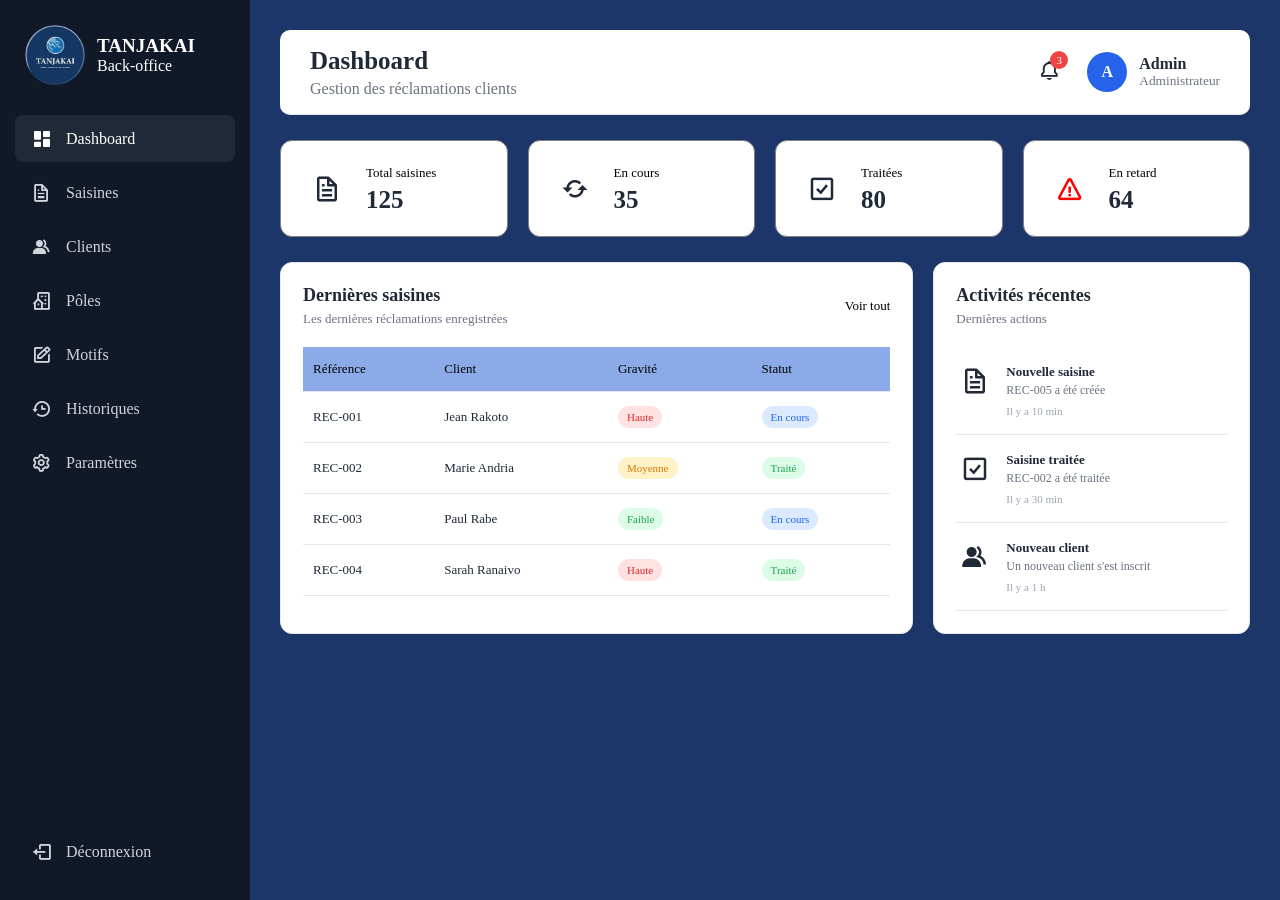
==== index.html @ d503e73c "Initialisation du projet" ====
<!DOCTYPE html>
<html lang="en">
<head>
    <meta charset="UTF-8">
    <meta name="viewport" content="width=device-width, initial-scale=1.0">
    <link href="https://unpkg.com/boxicons@2.1.4/css/boxicons.min.css" rel="stylesheet">
    <title>TANJAKAI</title>
    <link rel="stylesheet" href="style.css">
</head>
<body>
    <!-- SIDEBAR -->
    <aside class="sidebar">
        <div class="logo">
            <img src="ta.jpg" alt="#">
            <div>
                <h2>TANJAKAI</h2>
                <span>Back-office</span>
            </div>
        </div>

        <nav>
            <a href="index.html" class="menu active"><i class='bx bxs-dashboard'></i> <span>Dashboard</span></a>
            <a href="#" class="menu" data-page="saisines"><i class='bx bx-file'></i> <span>Saisines</span></a>
            <a href="#" class="menu" data-page="clients"><i class='bx bxs-group'></i> <span>Clients</span></a>
            <a href="#" class="menu" data-page="poles"><i class='bx bx-building-house'></i> <span>Pôles</span></a>
            <a href="#" class="menu" data-page="motifs"><i class='bx bx-edit'></i> <span>Motifs</span></a>
            <a href="#" class="menu" data-page="historiques"><i class='bx bx-history'></i> <span>Historiques</span></a>
            <a href="#" class="menu" data-page="parametres"><i class='bx bx-cog'></i> <span>Paramètres</span></a>
        </nav>

        <div class="sidebar-bottom">
            <a href="#"><i class='bx bx-log-out'></i> <span>Déconnexion</span></a>
        </div>
    </aside>

    <main class="main-content">
        <!-- HEADER -->
        <header class="header">
            <button id="menuBtn" class="menu-btn">
                <i class='bx bx-menu'></i>
            </button>
            <div>
                <h1 id="pageTitle">Dashboard</h1>
                <p>Gestion des réclamations clients</p>
            </div>
            <div class="profile">
                <div class="notification">
                    <i class='bx bx-bell'></i>
                    <span>3</span>
                </div>
                <div class="avatar">A</div>
                <div>
                    <strong>Admin</strong>
                    <small>Administrateur</small>
                </div>
            </div>
        </header>

        <!-- STATISTIQUES -->
        <section class="stats">
            <div class="stat-card">
                <div class="stat-icon"><i class='bx bx-file'></i></div>
                <div>
                    <span>Total saisines</span>
                    <h2 id="totalSaisines">125</h2>
                </div>
            </div>

            <div class="stat-card">
                <div class="stat-icon"><i class='bx bx-refresh'></i></div>
                <div>
                    <span>En cours</span>
                    <h2 id="saisinesCours">35</h2>
                </div>
            </div>

            <div class="stat-card">
                <div class="stat-icon"><i class='bx bx-check-square' ></i></div>
                <div>
                    <span>Traitées</span>
                    <h2 id="saisinesTraitees">80</h2>
                </div>
            </div>

            <div class="stat-card">
                <div class="stat-icon red"><i class='bx bx-error'></i></div>
                <div>
                    <span>En retard</span>
                    <h2 id="enRetard">64</h2>
                </div>
            </div>
        </section>

        <!-- CONTENU -->
        <section class="dashboard-grid">
            <!-- SAISINES -->
            <div class="card recent">
                <div class="card-header">
                    <div>
                        <h2>Dernières saisines</h2>
                        <p>Les dernières réclamations enregistrées</p>
                    </div>
                    <a href="#">Voir tout</a>
                </div>

                <div class="table-container">
                    <table>
                        <thead>
                            <tr>
                                <th>Référence</th>
                                <th>Client</th>
                                <th>Gravité</th>
                                <th>Statut</th>
                            </tr>
                        </thead>

                        <tbody>
                            <tr>
                                <td>REC-001</td>
                                <td>Jean Rakoto</td>
                                <td><span class="badge high">Haute</span></td>
                                <td><span class="badge pending">En cours</span></td>
                            </tr>

                            <tr>
                                <td>REC-002</td>
                                <td>Marie Andria</td>
                                <td><span class="badge medium">Moyenne</span></td>
                                <td><span class="badge success">Traité</span></td>
                            </tr>

                            <tr>
                                <td>REC-003</td>
                                <td>Paul Rabe</td>
                                <td><span class="badge low">Faible</span></td>
                                <td><span class="badge pending">En cours</span></td>
                            </tr>

                            <tr>
                                <td>REC-004</td>
                                <td>Sarah Ranaivo</td>
                                <td><span class="badge high">Haute</span></td>
                                <td> <span class="badge success">Traité</span> </td>
                            </tr>
                        </tbody>
                    </table>
                </div>
            </div>

            <!-- ACTIVITÉS -->
            <div class="card activity">
                <div class="card-header">
                    <div>
                        <h2>Activités récentes</h2>
                        <p>Dernières actions</p>
                    </div>
                </div>

                <div class="activity-list">
                    <div class="activity-item">
                        <div class="activity-icon"><i class='bx bx-file'></i></div>
                        <div>
                            <strong>Nouvelle saisine</strong>
                            <p>REC-005 a été créée</p>
                            <small>Il y a 10 min</small>
                        </div>
                    </div>

                    <div class="activity-item">
                        <div class="activity-icon"><i class='bx bx-check-square' ></i></div>
                        <div>
                            <strong>Saisine traitée</strong>
                            <p>REC-002 a été traitée</p>
                            <small>Il y a 30 min</small>
                        </div>
                    </div>

                    <div class="activity-item">
                        <div class="activity-icon"><i class='bx bxs-group'></i></div>
                        <div>
                            <strong>Nouveau client</strong>
                            <p>Un nouveau client s'est inscrit</p>
                            <small>Il y a 1 h</small>
                        </div>
                    </div>
                </div>
            </div>
        </section>
    </main>

    <script src="script.js"></script>
</body>
</html>
---- style.css ----
* {
    margin: 0;
    padding: 0;
    box-sizing: border-box;
}

body {
    font-family: 'Times New Roman', Times, serif;
    background: #1d3669;
    color: #1f2937;
}
/* SIDEBAR */
.sidebar {
    position: fixed;
    left: 0;
    top: 0;
    width: 250px;
    height: 100vh;
    background: #111827;
    color: white;
    display: flex;
    flex-direction: column;
    padding: 25px 15px;
    z-index: 1000;
}

/* LOGO */
.logo {
    display: flex;
    align-items: center;
    gap: 12px;
    padding: 0 10px 30px;
}

.logo img {
    width: 60px;
    height: 60px;
    border-radius: 50%;
    object-fit: cover;
}

.logo h2 {
    font-size: 19px;
}

.logo small {
    color: #9ca3af;
}

/* MENU */
nav {
    display: flex;
    flex-direction: column;
    gap: 7px;
}

.menu,.sidebar-bottom a {
    display: flex;
    align-items: center;
    gap: 14px;
    padding: 13px 15px;
    color: #d1d5db;
    text-decoration: none;
    border-radius: 8px;
    transition: background 0.2s ease,
                color 0.2s ease,
                transform 0.2s ease;
}
/* ICONES SIDEBAR */
.sidebar i {
    font-size: 21px;
    width: 22px;
    min-width: 22px;
    text-align: center;
}

/* HOVER + ACTIVE */
.menu:hover, .menu.active {
    background: #1f2937;
    color: white;
}

.sidebar-bottom a:hover{
    background: #1f2937;
    color: red;
}

/* Petite animation */
.menu:hover i, .sidebar-bottom a:hover i {
    transform: scale(1.08);
}

/* BAS SIDEBAR */
.sidebar-bottom {
    margin-top: auto;
}

/* MAIN */
.main-content {
    margin-left: 250px;
    min-height: 100vh;
    width: calc(100% - 250px);
    padding: 30px;
    overflow-y: auto;
}

/* HEADER */
.header {
    height: 85px;
    background: white;
    display: flex;
    border-radius: 10px;
    margin-bottom: 25px;
    align-items: center;
    padding: 0 30px;
    border-bottom: 1px solid #e5e7eb;
    position: sticky;
    top: 0;
    z-index: 100;
}

.header h1 {
    font-size: 25px;
}

.header p {
    color: #6b7280;
    margin-top: 5px;
}

/* PROFILE */
.profile {
    margin-left: auto;
    display: flex;
    align-items: center;
    gap: 12px;
}

.profile small {
    display: block;
    color: #6b7280;
}

/* AVATAR*/
.avatar {
    width: 40px;
    height: 40px;
    display: flex;
    align-items: center;
    justify-content: center;
    border-radius: 50%;
    background: #2563eb;
    color: white;
    font-weight: bold;
}

/* NOTIFICATION */
.notification {
    position: relative;
    font-size: 21px;
    margin-right: 15px;
    cursor: pointer;
}

.notification > i {
    font-size: 22px;
}

.notification span {
    position: absolute;
    top: -8px;
    right: -8px;
    width: 18px;
    height: 18px;
    background: #ef4444;
    color: white;
    border-radius: 50%;
    font-size: 11px;
    display: flex;
    justify-content: center;
    align-items: center;
}

.menu-btn {
    display: none;
    border: none;
    background: none;
    font-size: 24px;
    margin-right: 15px;
    cursor: pointer;
    color: #1f2937;
}

.menu-btn i {
    font-size: 30px;
}

/* PAGES*/
.page {
    display: none;
    padding: 30px;
}

.active-page {
    display: block;
}

/* STATISTIQUES */
.stats {
    display: grid;
    grid-template-columns: repeat(4, 1fr);
    gap: 20px;
    margin-bottom: 25px;
}

.stat-card {
    background: white;
    padding: 22px;
    border-radius: 12px;
    display: flex;
    align-items: center;
    gap: 15px;
    border: 1px solid gray;
}

.stat-icon {
    width: 48px;
    height: 48px;
    display: flex;
    align-items: center;
    justify-content: center;
    font-size: 30px;
}

.red {
    color: red;
}

.stat-card span {
    color: #000000;
    font-size: 13px;
}

.stat-card h2 {
    margin-top: 5px;
    font-size: 25px;
}

/* DASHBOARD */
.dashboard-grid {
    display: grid;
    grid-template-columns: 2fr 1fr;
    gap: 20px;
}

.card {
    background: white;
    border: 1px solid #e5e7eb;
    border-radius: 12px;
    padding: 22px;
}

.card-header {
    display: flex;
    justify-content: space-between;
    align-items: center;
    margin-bottom: 20px;
}

.card-header h2 {
    font-size: 18px;
    margin-bottom: 5px;
}

.card-header p {
    color: #6b7280;
    font-size: 13px;
}

.card-header a {
    text-decoration: none;
    color: #000000;
    font-size: 13px;
}

.card-header a:hover {
    color: #2563eb;
}

/* TABLE */
.table-container {
    overflow-x: auto;
}

table {
    width: 100%;
    border-collapse: collapse;
}

th, td {
    padding: 14px 10px;
    text-align: left;
    border-bottom: 1px solid #e5e7eb;
    font-size: 13px;
}

th {
    color: #000000;
    background: #8baae7;
    font-weight: normal;
}

/* BADGES */
.badge {
    padding: 5px 9px;
    border-radius: 20px;
    font-size: 11px;
    display: inline-block;
}

.high {
    background: #fee2e2;
    color: #dc2626;
}

.medium {
    background: #fef3c7;
    color: #d97706;
}

.low {
    background: #dcfce7;
    color: #16a34a;
}

.pending {
    background: #dbeafe;
    color: #2563eb;
}

.success {
    background: #dcfce7;
    color: #16a34a;
}

/* ACTIVITES */
.activity-list {
    display: flex;
    flex-direction: column;
}

.activity-item {
    display: flex;
    gap: 12px;
    padding: 15px 0;
    border-bottom: 1px solid #e5e7eb;
}

.activity-icon {
    width: 38px;
    height: 38px;
    flex-shrink: 0;
    display: flex;
    align-items: center;
    justify-content: center;
    font-size: 30px;
}

.activity-item strong {
    font-size: 13px;
}

.activity-item p {
    font-size: 12px;
    color: #6b7280;
    margin: 3px 0;
}

.activity-item small {
    font-size: 11px;
    color: #9ca3af;
}

/* RESPONSINE */
@media (max-width: 1100px) {

    .stats {
        grid-template-columns: repeat(2, 1fr);
    }

    .dashboard-grid {
        grid-template-columns: 1fr;
    }
}

@media (min-width: 701px) {

    .sidebar {
        position: fixed;
        left: 0;
        top: 0;
        width: 250px;
        height: 100vh;
    }

    .main-content {
        margin-left: 250px;
        width: calc(100% - 250px);
        min-height: 100vh;
        padding: 30px;
    }
}

@media (max-width: 700px) {

    .sidebar {
        width: 250px;
        padding: 25px 15px;
        transform: translateX(-100%);
        transition: transform 0.3s ease;
    }

    .sidebar.show nav a {
    justify-content: flex-start;
    padding: 13px 15px;
    }

    .sidebar.show nav a span {
        display: inline;
    }

    .sidebar.show .logo h2 {
        font-size: 19px;
    }

    .sidebar.show .logo span {
        display: inline;
    }

     .sidebar.show {
        transform: translateX(0);
    }

    .main-content {
         margin-left: 0;
        width: 100%;
        padding: 20px;
    }

    .menu-btn {
    display: block;
    position: relative;
    z-index: 1100;
    }

    .topbar h1 {
        font-size: 22px;
    }

    .admin-info {
        display: none;
    }

    .stats {
        grid-template-columns: 1fr;
    }
}
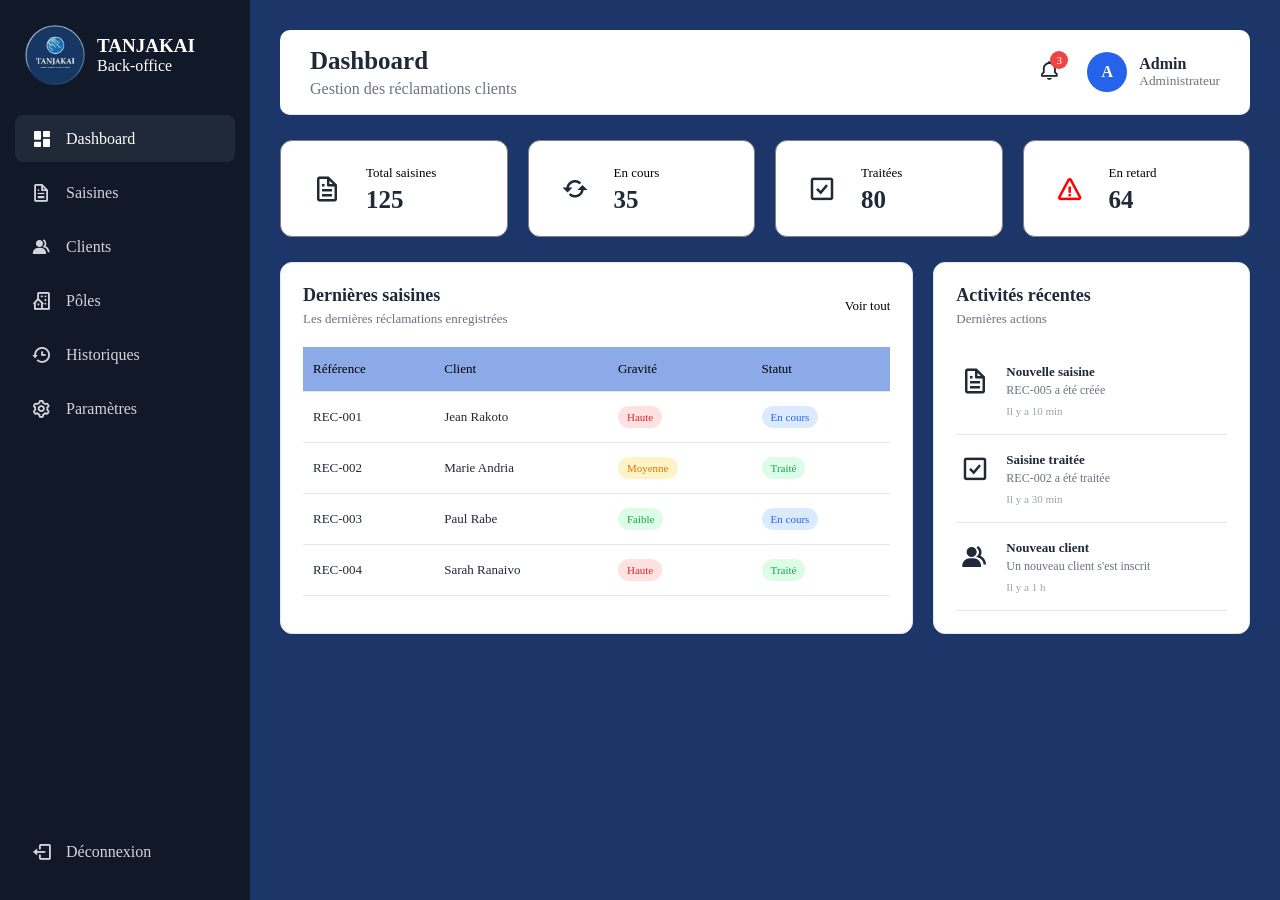
==== commit 85e5cad5: "modification du projet et ajout du dossier clients et poles" ====
--- a/index.html
+++ b/index.html
@@ -20,10 +20,9 @@
 
         <nav>
             <a href="index.html" class="menu active"><i class='bx bxs-dashboard'></i> <span>Dashboard</span></a>
-            <a href="#" class="menu" data-page="saisines"><i class='bx bx-file'></i> <span>Saisines</span></a>
-            <a href="#" class="menu" data-page="clients"><i class='bx bxs-group'></i> <span>Clients</span></a>
-            <a href="#" class="menu" data-page="poles"><i class='bx bx-building-house'></i> <span>Pôles</span></a>
-            <a href="#" class="menu" data-page="motifs"><i class='bx bx-edit'></i> <span>Motifs</span></a>
+            <a href="saisine/saisine.html" class="menu" data-page="saisines"><i class='bx bx-file'></i> <span>Saisines</span></a>
+            <a href="clients/clients.html" class="menu" data-page="clients"><i class='bx bxs-group'></i> <span>Clients</span></a>
+            <a href="poles/poles.html" class="menu" data-page="poles"><i class='bx bx-building-house'></i> <span>Pôles</span></a>
             <a href="#" class="menu" data-page="historiques"><i class='bx bx-history'></i> <span>Historiques</span></a>
             <a href="#" class="menu" data-page="parametres"><i class='bx bx-cog'></i> <span>Paramètres</span></a>
         </nav>
--- a/style.css
+++ b/style.css
@@ -383,7 +383,6 @@
 
 /* RESPONSINE */
 @media (max-width: 1100px) {
-
     .stats {
         grid-template-columns: repeat(2, 1fr);
     }
@@ -394,7 +393,6 @@
 }
 
 @media (min-width: 701px) {
-
     .sidebar {
         position: fixed;
         left: 0;
